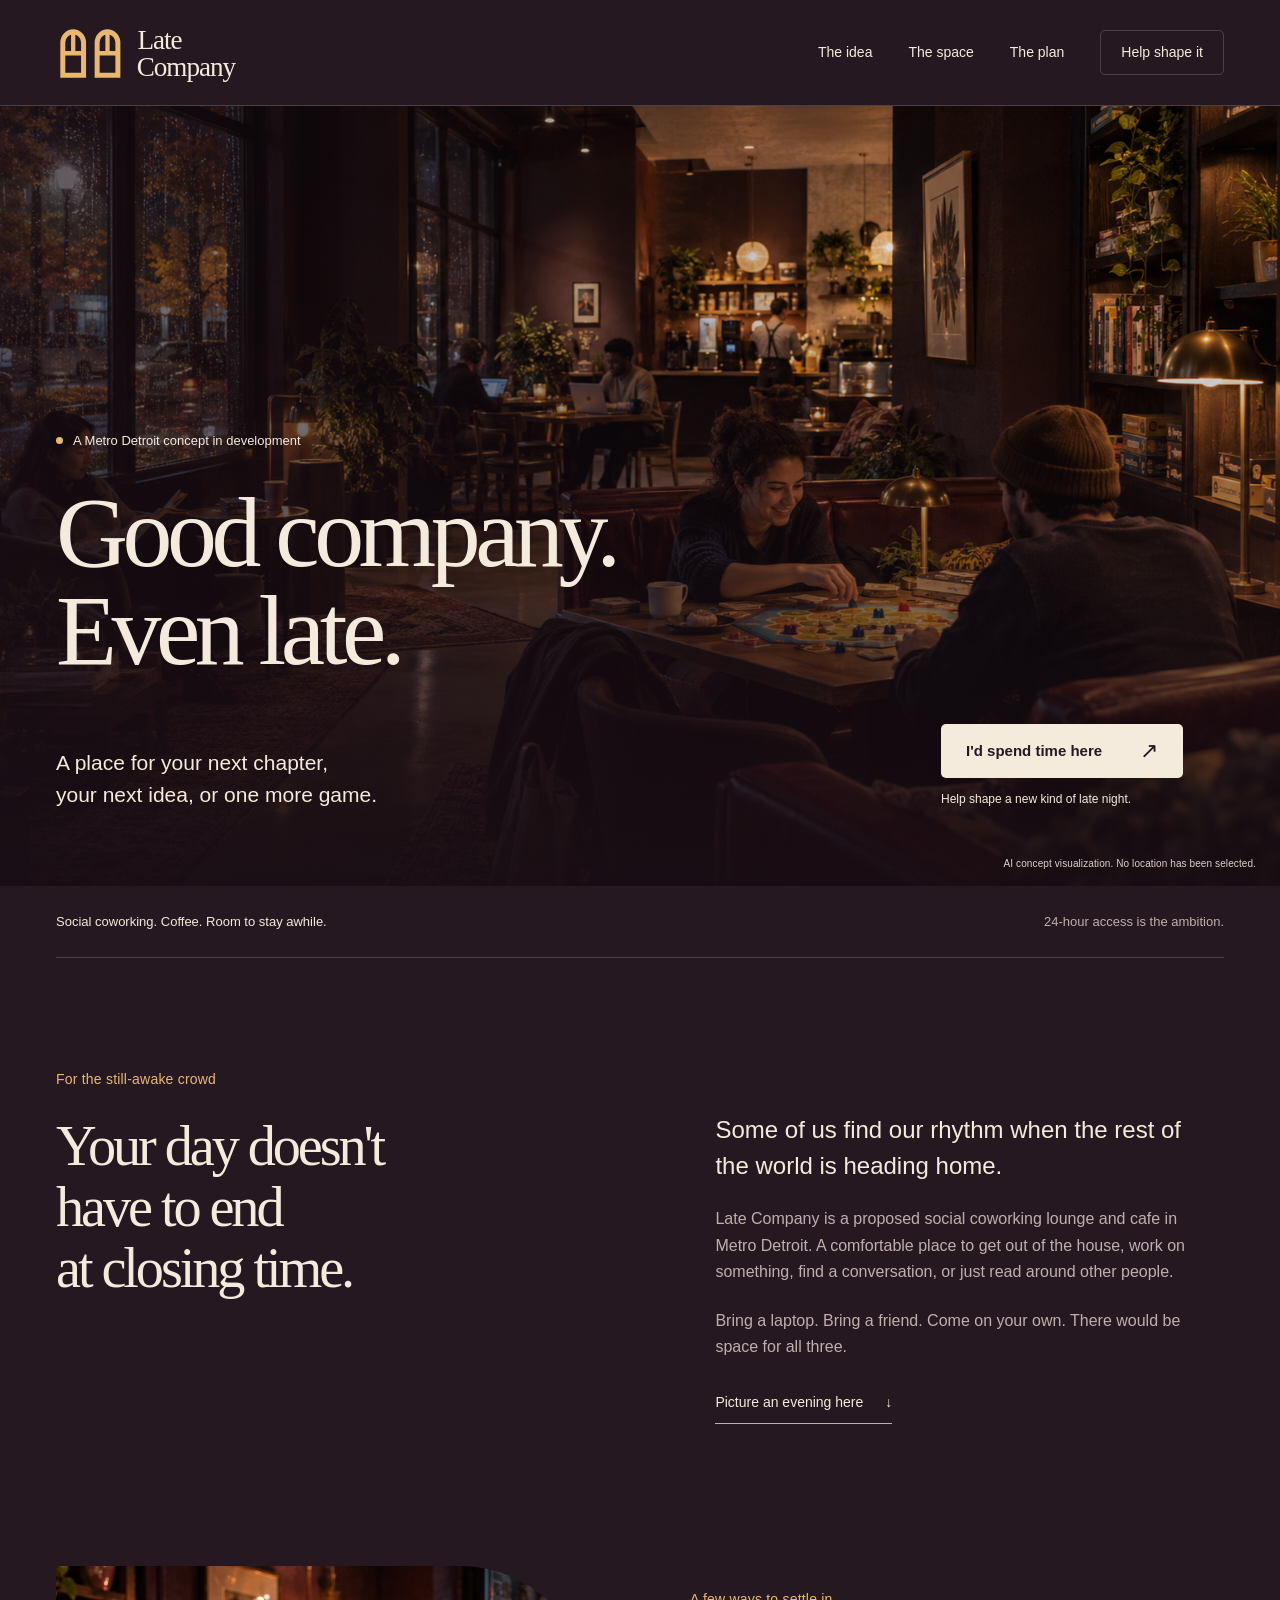
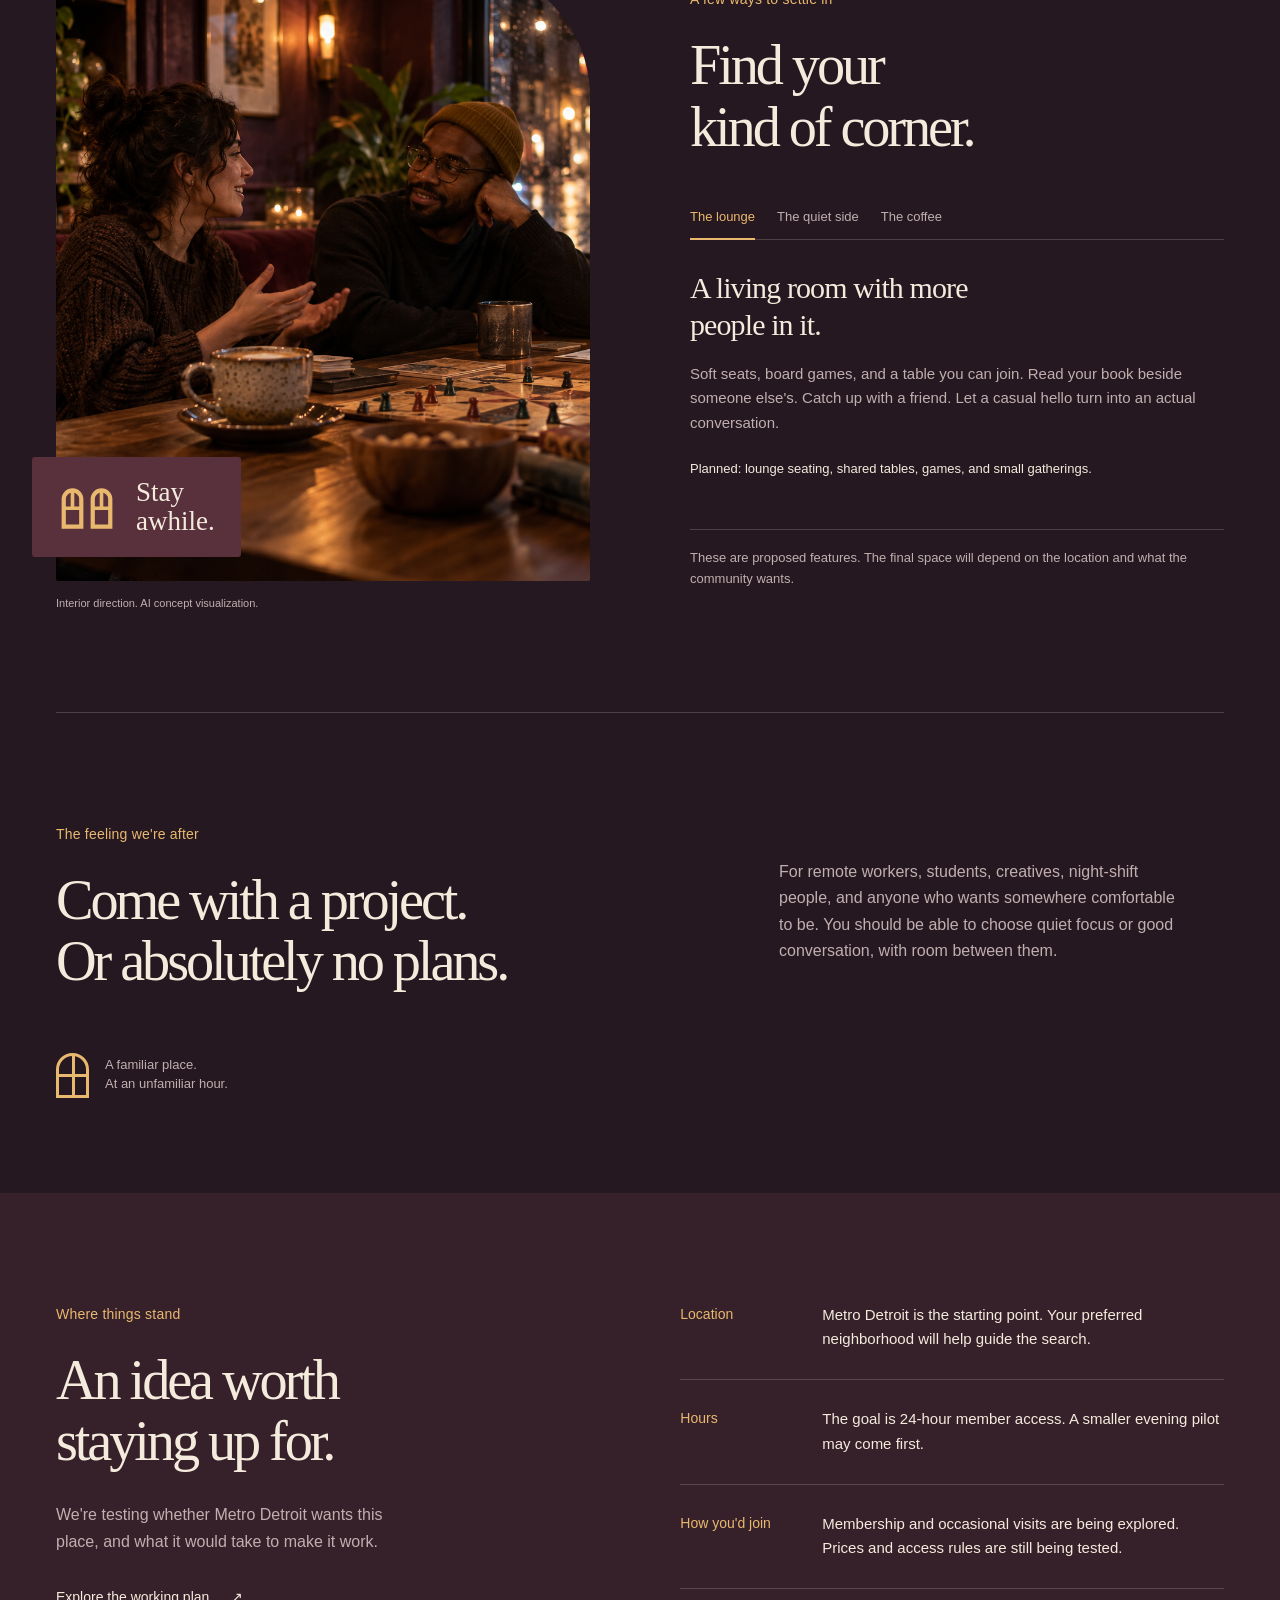
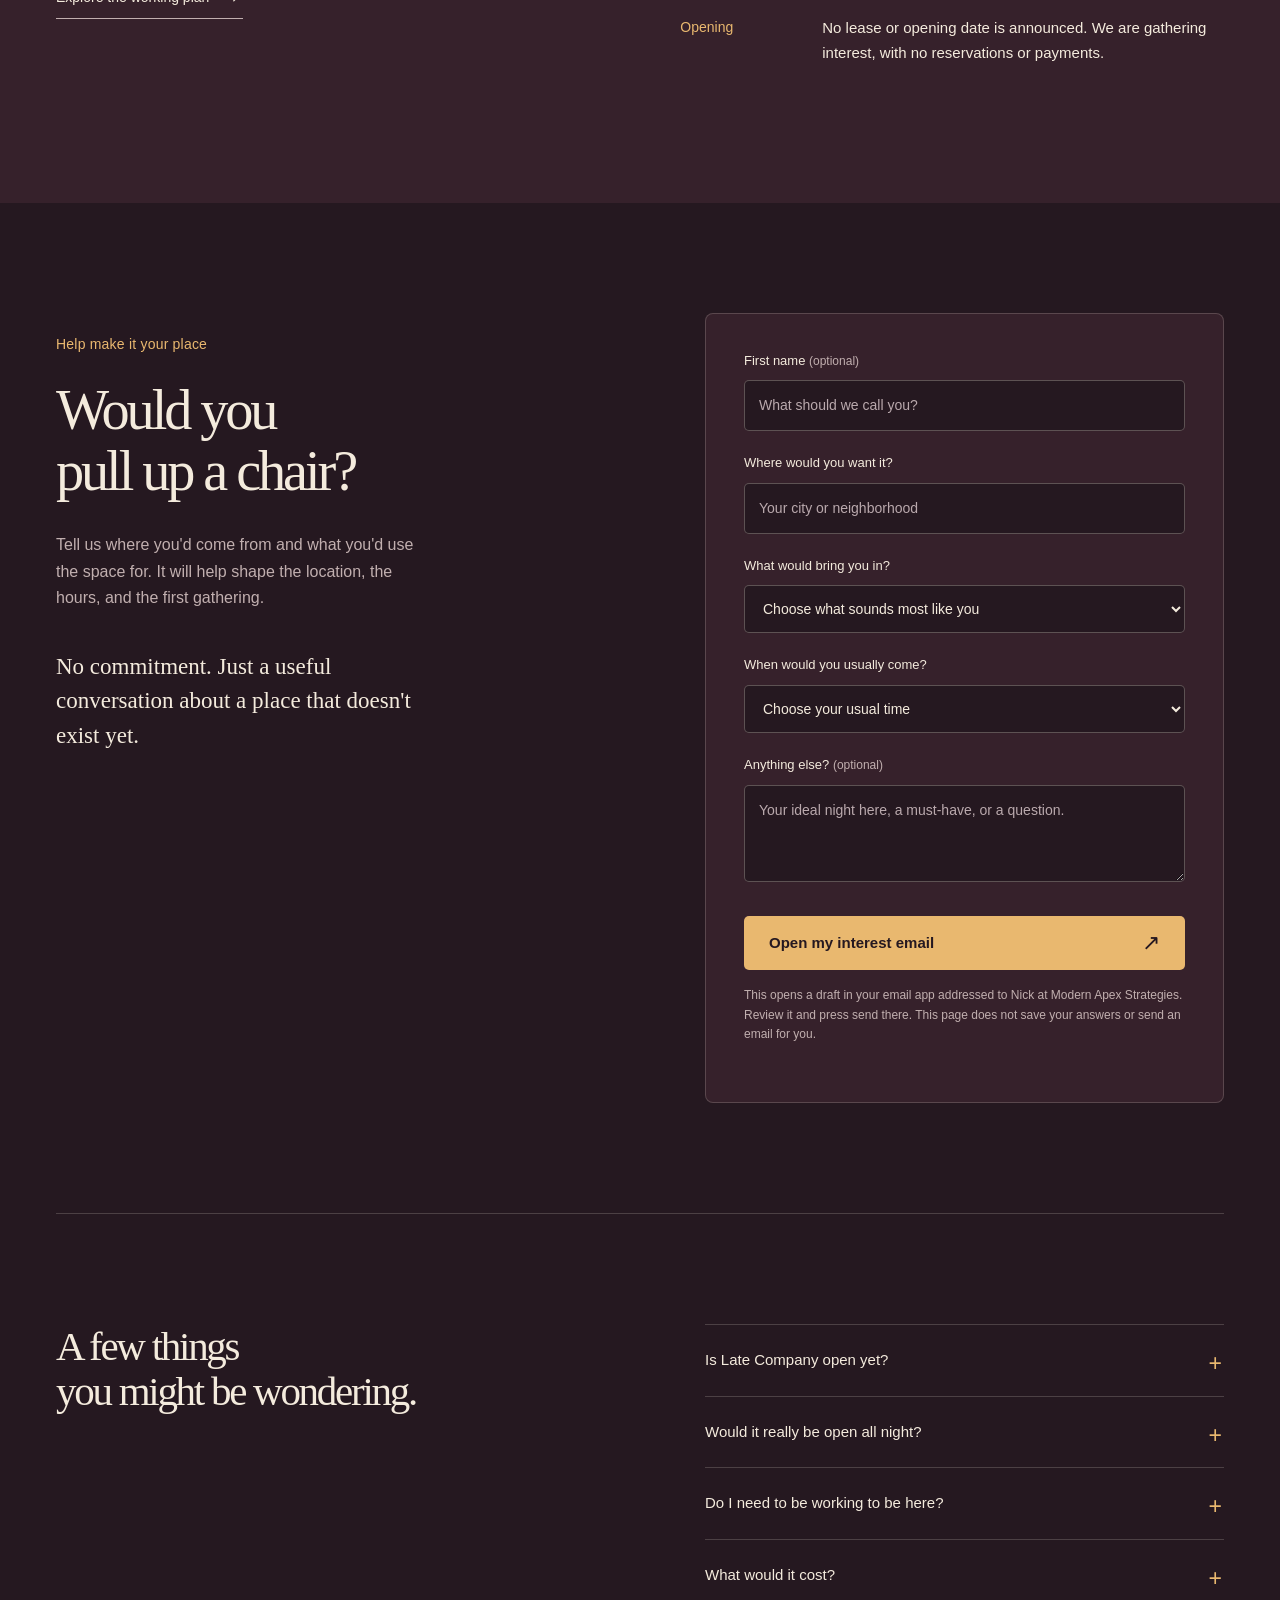
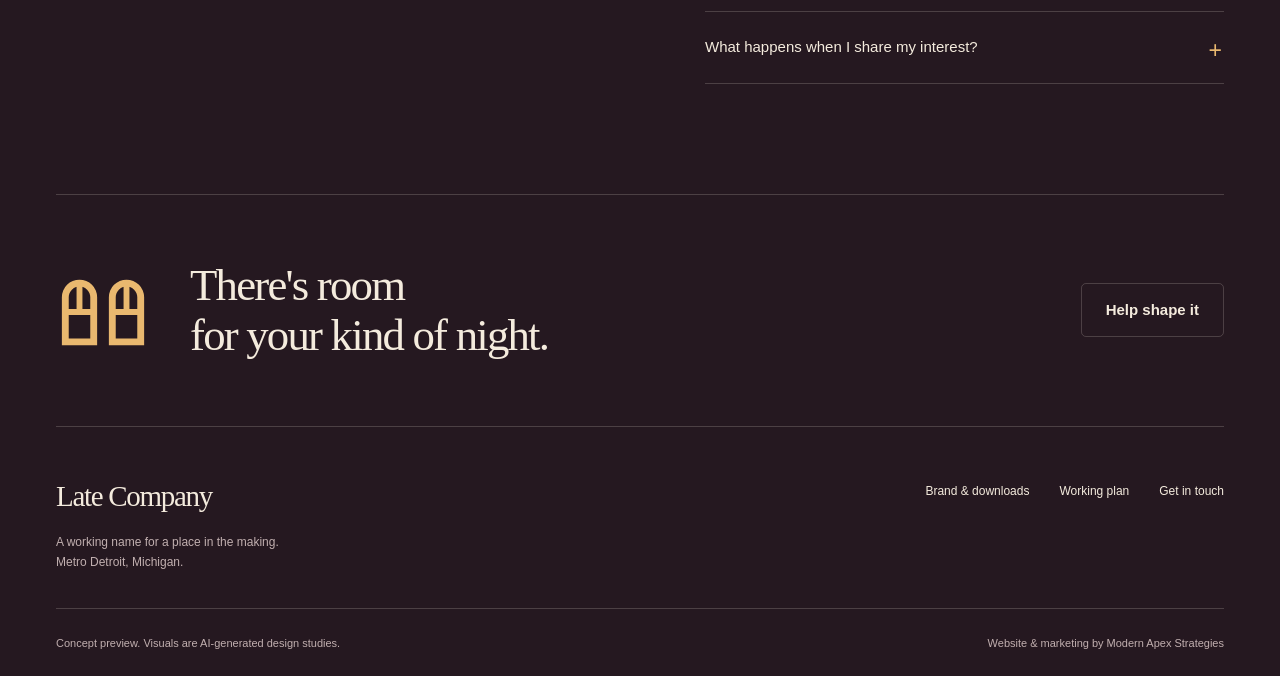
==== index.html @ 5ae54c62 "Build Late Company concept site, brand kit and business plan" ====
<!DOCTYPE html>

<html lang="en">
<head>
<meta charset="utf-8"/>
<meta content="width=device-width, initial-scale=1" name="viewport"/>
<meta content="#251820" name="theme-color"/>
<title>Late Company | Good company. Even late.</title>
<meta content="A Metro Detroit social coworking lounge and cafe concept for night owls. Quiet tables, a living room, coffee, and room for good company. Help shape it." name="description"/>
<meta content="Late Company | Good company. Even late." property="og:title"/>
<meta content="A proposed 24-hour social coworking lounge and cafe for Metro Detroit. Help shape the place you wish stayed open." property="og:description"/>
<meta content="website" property="og:type"/>

<link href="favicon.svg" rel="icon" type="image/svg+xml"/>
<link href="styles.css" rel="stylesheet"/>
<script defer="" src="app.js"></script>
</head>
<body>
<a class="skip-link" href="#main">Skip to content</a>
<header class="site-header">
<a aria-label="Late Company home" class="brand-link" href="index.html"><img alt="Late Company" height="64" src="logo-horizontal-light.svg" width="216"/></a>
<button aria-controls="main-nav" aria-expanded="false" class="menu-toggle" type="button">Menu <span aria-hidden="true">+</span></button>
<nav aria-label="Main navigation" class="main-nav" id="main-nav">
<a href="#idea">The idea</a>
<a href="#space">The space</a>
<a href="plan.html">The plan</a>
<a class="nav-cta" href="#interest">Help shape it</a>
</nav>
</header>
<main id="main">
<section aria-labelledby="hero-title" class="hero">
<img alt="Concept illustration of a warm lounge after dark, with sofas, communal tables, and pools of lamplight." class="hero-image" fetchpriority="high" height="1200" src="lounge-hero.png" width="1800"/>
<div class="hero-shade"></div>
<div class="hero-content page-width">
<p class="concept-tag"><span aria-hidden="true"></span> A Metro Detroit concept in development</p>
<h1 id="hero-title">Good company.<br/>Even late.</h1>
<div class="hero-bottom">
<p>A place for your next chapter,<br/>your next idea, or one more game.</p>
<div class="hero-action"><a class="button button-light" href="#interest">I'd spend time here <span aria-hidden="true">↗</span></a><span>Help shape a new kind of late night.</span></div>
</div>
</div>
<p class="image-note">AI concept visualization. No location has been selected.</p>
</section>
<div class="promise-band page-width">
<p>Social coworking. Coffee. Room to stay awhile.</p>
<p>24-hour access is the ambition.</p>
</div>
<section aria-labelledby="idea-title" class="intro section page-width" id="idea">
<div class="intro-heading"><p class="section-kicker">For the still-awake crowd</p><h2 id="idea-title">Your day doesn't<br/>have to end<br/>at closing time.</h2></div>
<div class="intro-copy">
<p class="lead">Some of us find our rhythm when the rest of the world is heading home.</p>
<p>Late Company is a proposed social coworking lounge and cafe in Metro Detroit. A comfortable place to get out of the house, work on something, find a conversation, or just read around other people.</p>
<p>Bring a laptop. Bring a friend. Come on your own. There would be space for all three.</p>
<a class="text-link" href="#space">Picture an evening here <span aria-hidden="true">↓</span></a>
</div>
</section>
<section aria-labelledby="space-title" class="space-section" id="space">
<div class="space-layout page-width">
<figure class="detail-image-wrap"><img alt="Concept illustration of a cozy lounge with comfortable seating, a chess table, and warm lamps." height="1200" loading="lazy" src="lounge-detail.png" width="1000"/><figcaption>Interior direction. AI concept visualization.</figcaption><div aria-hidden="true" class="image-stamp"><img alt="" height="58" src="logo-symbol.svg" width="58"/><span>Stay<br/>awhile.</span></div></figure>
<div class="space-copy">
<p class="section-kicker">A few ways to settle in</p>
<h2 id="space-title">Find your<br/>kind of corner.</h2>
<div aria-label="Explore the proposed spaces" class="room-tabs" role="tablist">
<button aria-controls="room-lounge" aria-selected="true" id="tab-lounge" role="tab" tabindex="0" type="button">The lounge</button>
<button aria-controls="room-focus" aria-selected="false" id="tab-focus" role="tab" tabindex="-1" type="button">The quiet side</button>
<button aria-controls="room-coffee" aria-selected="false" id="tab-coffee" role="tab" tabindex="-1" type="button">The coffee</button>
</div>
<div aria-labelledby="tab-lounge" class="room-panel" id="room-lounge" role="tabpanel" tabindex="0"><h3>A living room with more people in it.</h3><p>Soft seats, board games, and a table you can join. Read your book beside someone else's. Catch up with a friend. Let a casual hello turn into an actual conversation.</p><p class="room-detail">Planned: lounge seating, shared tables, games, and small gatherings.</p></div>
<div aria-labelledby="tab-focus" class="room-panel" hidden="" id="room-focus" role="tabpanel" tabindex="0"><h3>Company without the conversation.</h3><p>Comfortable work tables, convenient outlets, and a quieter part of the room. Bring the side project, the assignment, or the thing you keep meaning to finish.</p><p class="room-detail">Planned: a quiet work zone, reliable Wi-Fi, and clear sound boundaries.</p></div>
<div aria-labelledby="tab-coffee" class="room-panel" hidden="" id="room-coffee" role="tabpanel" tabindex="0"><h3>Something good in your cup.</h3><p>Coffee when you need it, tea when you don't, and simple things to eat. The cafe would keep the room feeling welcoming, whether you are settling in or taking a break.</p><p class="room-detail">Planned: coffee, tea, nonalcoholic drinks, and a simple food offering. Cafe hours may differ from member access.</p></div>
<p class="small-note">These are proposed features. The final space will depend on the location and what the community wants.</p>
</div>
</div>
</section>
<section aria-labelledby="invitation-title" class="invitation section page-width">
<div><p class="section-kicker">The feeling we're after</p><h2 id="invitation-title">Come with a project.<br/>Or absolutely no plans.</h2></div>
<p>For remote workers, students, creatives, night-shift people, and anyone who wants somewhere comfortable to be. You should be able to choose quiet focus or good conversation, with room between them.</p>
<div class="invitation-note"><span aria-hidden="true" class="window-mini"></span><p>A familiar place.<br/>At an unfamiliar hour.</p></div>
</section>
<section aria-labelledby="concept-title" class="concept-section section">
<div class="page-width concept-grid">
<div><p class="section-kicker">Where things stand</p><h2 id="concept-title">An idea worth<br/>staying up for.</h2><p class="concept-intro">We're testing whether Metro Detroit wants this place, and what it would take to make it work.</p><a class="text-link" href="plan.html">Explore the working plan <span aria-hidden="true">↗</span></a></div>
<dl class="concept-facts">
<div><dt>Location</dt><dd>Metro Detroit is the starting point. Your preferred neighborhood will help guide the search.</dd></div>
<div><dt>Hours</dt><dd>The goal is 24-hour member access. A smaller evening pilot may come first.</dd></div>
<div><dt>How you'd join</dt><dd>Membership and occasional visits are being explored. Prices and access rules are still being tested.</dd></div>
<div><dt>Opening</dt><dd>No lease or opening date is announced. We are gathering interest, with no reservations or payments.</dd></div>
</dl>
</div>
</section>
<section aria-labelledby="interest-title" class="interest-section section page-width" id="interest">
<div class="interest-copy"><p class="section-kicker">Help make it your place</p><h2 id="interest-title">Would you<br/>pull up a chair?</h2><p>Tell us where you'd come from and what you'd use the space for. It will help shape the location, the hours, and the first gathering.</p><p class="interest-aside">No commitment. Just a useful conversation about a place that doesn't exist yet.</p></div>
<form class="interest-form" id="interest-form">
<div class="form-row"><label for="interest-name">First name <span>(optional)</span></label><input autocomplete="given-name" id="interest-name" maxlength="80" name="name" placeholder="What should we call you?" type="text"/></div>
<div class="form-row"><label for="interest-area">Where would you want it?</label><input autocomplete="address-level2" id="interest-area" maxlength="120" name="area" placeholder="Your city or neighborhood" required="" type="text"/></div>
<div class="form-row"><label for="interest-use">What would bring you in?</label><select id="interest-use" name="use" required=""><option value="">Choose what sounds most like you</option>Working or studying around other peopleMeeting people and hanging outBoard games and casual eventsA comfortable place after my shiftA mix of work and social timeSomething else</select></div>
<div class="form-row"><label for="interest-hours">When would you usually come?</label><select id="interest-hours" name="hours" required=""><option value="">Choose your usual time</option>DaytimeEarly evening, around 5 to 9 pmLate evening, around 9 pm to midnightOvernight, after midnightIt changes from day to day</select></div>
<div class="form-row"><label for="interest-note">Anything else? <span>(optional)</span></label><textarea id="interest-note" maxlength="700" name="note" placeholder="Your ideal night here, a must-have, or a question." rows="3"></textarea></div>
<button class="button button-gold" disabled="" id="interest-submit" type="submit">Open my interest email <span aria-hidden="true">↗</span></button>
<p class="form-explanation">This opens a draft in your email app addressed to Nick at Modern Apex Strategies. Review it and press send there. This page does not save your answers or send an email for you.</p>
<p class="form-status" hidden="" id="form-status" role="status" tabindex="-1"></p>
<div class="email-fallback" hidden="" id="email-fallback"><label for="email-copy">If your email app didn't open, copy this message and email it to <a href="mailto:nick@modernapexstrategies.com">nick@modernapexstrategies.com</a>.</label><textarea id="email-copy" readonly="" rows="8"></textarea><button class="text-link" id="copy-email" type="button">Copy message</button></div>
<noscript><p>You can express interest by emailing <a href="mailto:nick@modernapexstrategies.com?subject=Late%20Company%20interest">nick@modernapexstrategies.com</a>. Include your area, what you would use the space for, and your usual hours.</p></noscript>
</form>
</section>
<section aria-labelledby="faq-title" class="faq-section section page-width">
<h2 id="faq-title">A few things<br/>you might be wondering.</h2>
<div class="faq-list">
<details><summary>Is Late Company open yet?</summary><p>No. This is a concept in development. There is no announced location, lease, or opening date. Sharing your interest helps us decide what to test next.</p></details>
<details><summary>Would it really be open all night?</summary><p>That is the ambition for member access. We need to test demand, staffing, security, building rules, and the economics before committing to it. A smaller evening pilot is a possible first step.</p></details>
<details><summary>Do I need to be working to be here?</summary><p>The idea includes time to work and time to simply be around people. The proposed layout separates a quieter work area from the social lounge, so you can choose the evening you want.</p></details>
<details><summary>What would it cost?</summary><p>Pricing has not been set. We are exploring a membership alongside options for occasional visits. There is nothing to buy on this site.</p></details>
<details><summary>What happens when I share my interest?</summary><p>The form prepares an email draft using your answers. You decide whether to send it. If you do, Nick at Modern Apex Strategies receives your message and can reply about the concept. No answers are stored by this page.</p></details>
</div>
</section>
<section aria-label="Late Company closing message" class="closing page-width"><img alt="" height="94" src="logo-symbol.svg" width="94"/><p>There's room<br/>for your kind of night.</p><a class="button button-outline" href="#interest">Help shape it</a></section>
</main>
<footer class="site-footer page-width">
<div><a class="footer-wordmark" href="index.html">Late Company</a><p>A working name for a place in the making.<br/>Metro Detroit, Michigan.</p></div>
<div class="footer-links"><a href="brand.html">Brand &amp; downloads</a><a href="plan.html">Working plan</a><a href="mailto:nick@modernapexstrategies.com?subject=Late%20Company">Get in touch</a></div>
<div class="footer-bottom"><p>Concept preview. Visuals are AI-generated design studies.</p><a href="https://modernapexstrategies.com/" rel="noopener" target="_blank">Website &amp; marketing by Modern Apex Strategies</a></div>
</footer>
</body>
</html>
---- styles.css ----
:root{--ink:#251820;--wine:#58313d;--wine-deep:#36212b;--gold:#e9b86f;--paper:#f4ebdd;--stone:#c1afaf;--moss:#778678;--line:rgba(244,235,221,.19);--serif:Georgia,"Times New Roman",serif;--sans:-apple-system,BlinkMacSystemFont,"Segoe UI",Arial,sans-serif;--radius:5px;--page:1320px}
*{box-sizing:border-box}html{scroll-behavior:smooth;scroll-padding-top:108px}body{margin:0;background:var(--ink);color:var(--paper);font-family:var(--sans);font-size:16px;line-height:1.65;-webkit-font-smoothing:antialiased}body,button,input,select,textarea{font-feature-settings:"ss01" on}::selection{background:var(--gold);color:var(--ink)}a{color:inherit;text-decoration:none}button,input,select,textarea{font:inherit}button,a,input,select,textarea,summary{-webkit-tap-highlight-color:transparent}button{cursor:pointer}img{display:block;max-width:100%;height:auto}button{color:inherit}h1,h2,h3,p{margin-top:0}h1,h2,h3{font-weight:400}h1,h2,.display{font-family:var(--serif);letter-spacing:-.055em}h2{font-size:clamp(38px,4.4vw,65px);line-height:1.09;margin-bottom:30px}h3{font-family:var(--serif);font-size:30px;line-height:1.22;letter-spacing:-.03em}p{margin-bottom:22px}p:last-child{margin-bottom:0}a:focus-visible,button:focus-visible,summary:focus-visible,input:focus-visible,textarea:focus-visible,select:focus-visible,[tabindex]:focus-visible{outline:3px solid var(--gold);outline-offset:5px}a:hover{color:var(--gold)}[hidden]{display:none!important}.page-width{width:min(var(--page),calc(100% - 112px));margin-inline:auto}.section{padding-block:110px}.section-kicker{font-size:14px;color:var(--gold);margin-bottom:24px;font-weight:500;letter-spacing:.015em}.small-note{font-size:13px;color:var(--stone);line-height:1.6}.skip-link{position:fixed;z-index:99;top:12px;left:20px;background:var(--gold);color:var(--ink);padding:10px 20px;transform:translateY(-150%)}.skip-link:focus{transform:translateY(0);color:var(--ink)}
.site-header{height:106px;display:flex;align-items:center;justify-content:space-between;padding-inline:56px;position:relative;z-index:20;border-bottom:1px solid var(--line);max-width:1600px;margin:auto}.brand-link{display:block;flex-shrink:0}.brand-link img{width:216px;height:auto}.main-nav{display:flex;align-items:center;gap:36px;font-size:14px}.main-nav>a{padding-block:12px}.main-nav .nav-cta{padding:10px 20px;border:1px solid var(--line);border-radius:var(--radius)}.main-nav .nav-cta:hover{border-color:var(--gold)}.menu-toggle{display:none;border:0;background:none;padding:12px}.hero{height:min(780px,calc(100svh - 106px));min-height:640px;position:relative;isolation:isolate;overflow:hidden;max-width:1600px;margin-inline:auto;background:var(--wine-deep)}.hero-image,.hero-shade{position:absolute;width:100%;height:100%;inset:0}.hero-image{object-fit:cover;object-position:center 56%;z-index:-3;animation:room-arrive 1.4s ease-out both}.hero-shade{z-index:-2;background:linear-gradient(90deg,rgba(25,14,21,.7),rgba(25,14,21,.07) 76%),linear-gradient(0deg,rgba(25,14,21,.91),rgba(25,14,21,.02) 76%)}.hero-content{height:100%;display:flex;flex-direction:column;justify-content:flex-end;padding-block:76px;animation:type-arrive .9s ease-out both}.concept-tag{font-size:13px;display:flex;align-items:center;gap:10px;margin-bottom:32px}.concept-tag span{height:7px;width:7px;border-radius:50%;background:var(--gold)}.hero h1{font-size:clamp(66px,7.8vw,120px);line-height:.99;margin:0 0 43px;max-width:1000px;text-wrap:balance}.hero-bottom{display:flex;align-items:flex-end;justify-content:space-between;gap:30px}.hero-bottom>p{font-size:21px;line-height:1.5;margin:0;max-width:500px}.hero-action{display:flex;flex-direction:column;align-items:flex-start;gap:12px;min-width:283px}.hero-action>span{font-size:12px;color:var(--paper)}.image-note{position:absolute;right:24px;bottom:14px;font-size:10px;letter-spacing:.01em;color:#ded0ca;margin:0}.button{display:inline-flex;justify-content:space-between;align-items:center;gap:38px;min-height:54px;padding:13px 24px;border:1px solid transparent;border-radius:var(--radius);font-size:15px;font-weight:600;line-height:1.45;transition:background .18s,color .18s,border-color .18s}.button span{font-size:22px;font-weight:400;line-height:1}.button-light{background:var(--paper);color:var(--ink)}.button-light:hover{color:var(--ink);background:var(--gold)}.button-gold{background:var(--gold);color:var(--ink)}.button-gold:hover{background:#f1c988;color:var(--ink)}.button-outline{border-color:var(--line);background:transparent}.button-outline:hover{border-color:var(--gold)}.promise-band{display:flex;justify-content:space-between;gap:24px;padding-block:25px;border-bottom:1px solid var(--line);font-size:13px}.promise-band p{margin:0}.promise-band p:last-child{color:var(--stone)}.intro{display:grid;grid-template-columns:1.1fr 1fr;gap:100px}.intro h2{max-width:570px;margin:0}.intro-copy{padding-top:44px;max-width:480px;color:var(--stone)}.intro-copy .lead{font-size:24px;color:var(--paper);line-height:1.5}.text-link{display:inline-flex;gap:22px;align-items:center;font-size:14px;padding:9px 0;border:0;border-bottom:1px solid var(--stone);background:none;color:var(--paper)}.text-link:hover{border-color:var(--gold);color:var(--gold)}.space-section{padding-block:32px 100px}.space-layout{display:grid;grid-template-columns:1fr 1fr;gap:100px;align-items:center}.detail-image-wrap{position:relative;margin:0}.detail-image-wrap>img{aspect-ratio:4/4.6;object-fit:cover;width:100%;border-radius:2px 130px 2px 2px}.detail-image-wrap figcaption{font-size:11px;color:var(--stone);margin-top:13px}.image-stamp{position:absolute;left:-24px;bottom:55px;background:var(--wine);padding:21px 26px;display:flex;align-items:center;gap:20px;border-radius:3px}.image-stamp span{font-family:var(--serif);font-size:27px;line-height:1.06}.space-copy h2{margin-bottom:36px}.room-tabs{display:flex;gap:22px;border-bottom:1px solid var(--line);margin-bottom:30px}.room-tabs button{border:0;padding:12px 0;background:none;position:relative;font-size:13px;color:var(--stone)}.room-tabs button[aria-selected=true]{color:var(--gold)}.room-tabs button[aria-selected=true]:after{content:"";position:absolute;bottom:-1px;left:0;right:0;height:2px;background:var(--gold)}.room-panel{min-height:259px}.room-panel h3{max-width:340px;margin-bottom:18px}.room-panel p{font-size:15px;color:var(--stone)}.room-panel .room-detail{font-size:13px;color:var(--paper);margin-bottom:25px}.space-copy>.small-note{border-top:1px solid var(--line);padding-top:18px}.invitation{display:grid;grid-template-columns:1.4fr 1fr;column-gap:100px;position:relative;border-top:1px solid var(--line);padding-bottom:95px}.invitation>p{align-self:center;color:var(--stone);max-width:410px}.invitation-note{grid-column:1/-1;display:flex;align-items:center;gap:16px;margin-top:30px}.invitation-note p{font-size:13px;color:var(--stone);line-height:1.45;margin:0}.window-mini{display:block;width:33px;height:45px;border:3px solid var(--gold);border-radius:18px 18px 0 0;position:relative}.window-mini:before{content:"";position:absolute;left:13px;height:100%;width:3px;background:var(--gold)}.window-mini:after{content:"";position:absolute;top:18px;height:3px;width:100%;background:var(--gold)}.concept-section{background:var(--wine-deep)}.concept-grid{display:grid;grid-template-columns:1fr 1.1fr;gap:130px}.concept-intro{color:var(--stone);max-width:360px}.concept-facts{margin:0}.concept-facts>div{display:grid;grid-template-columns:110px 1fr;gap:32px;padding:27px 0;border-top:1px solid var(--line)}.concept-facts>div:first-child{padding-top:0;border:0}.concept-facts dt{font-size:14px;color:var(--gold)}.concept-facts dd{margin:0;color:var(--paper);font-size:15px}.interest-section{display:grid;grid-template-columns:1fr 1fr;gap:130px}.interest-copy{padding-top:20px}.interest-copy>p:not(.section-kicker){max-width:370px;color:var(--stone)}.interest-copy .interest-aside{font-family:var(--serif);font-size:23px;line-height:1.5;margin-top:38px;color:var(--paper)!important}.interest-form{background:var(--wine-deep);padding:36px 38px;border:1px solid var(--line);border-radius:8px}.form-row{margin-bottom:21px}.form-row label,.email-fallback label{display:block;font-size:13px;margin-bottom:9px;color:var(--paper)}.form-row label span{color:var(--stone);font-size:12px}.form-row input,.form-row select,.form-row textarea,.email-fallback textarea{width:100%;padding:13px 14px;background:var(--ink);border:1px solid rgba(244,235,221,.27);border-radius:var(--radius);color:var(--paper);font-size:14px;min-height:48px}.form-row select{appearance:auto;padding-right:5px}.form-row input::placeholder,.form-row textarea::placeholder{color:#baa9ad;opacity:1}.form-row textarea,.email-fallback textarea{resize:vertical}.interest-form .button{width:100%;margin-top:5px}.form-explanation{font-size:12px;color:var(--stone);margin-top:16px;line-height:1.6}.form-status{font-size:14px;background:var(--ink);padding:16px;border-left:3px solid var(--gold);margin-top:20px}.email-fallback{margin-top:20px}.email-fallback a{text-decoration:underline}.email-fallback textarea{font-size:12px}.faq-section{border-top:1px solid var(--line);display:grid;grid-template-columns:1fr 1fr;gap:130px}.faq-section h2{font-size:clamp(32px,3.2vw,46px)}.faq-list details{border-bottom:1px solid var(--line)}.faq-list details:first-child{border-top:1px solid var(--line)}.faq-list summary{padding:23px 30px 23px 0;cursor:pointer;position:relative;list-style:none;font-size:15px}.faq-list summary::-webkit-details-marker{display:none}.faq-list summary:after{content:"+";position:absolute;right:2px;top:20px;font-size:23px;color:var(--gold);font-weight:300}.faq-list details[open] summary:after{content:"−"}.faq-list details p{font-size:14px;color:var(--stone);padding:0 26px 23px 0;margin:0}.closing{border-top:1px solid var(--line);display:flex;align-items:center;justify-content:space-between;padding-block:65px;gap:40px}.closing>p{font-family:var(--serif);font-size:clamp(30px,3.5vw,51px);letter-spacing:-.04em;line-height:1.13;margin:0 auto 0 0}.site-footer{padding-block:46px 24px;border-top:1px solid var(--line);display:grid;grid-template-columns:1fr auto;gap:36px}.footer-wordmark{font-family:var(--serif);font-size:29px;letter-spacing:-.045em}.site-footer p{color:var(--stone);font-size:12px;margin:12px 0 0}.footer-links{display:flex;gap:30px;font-size:12px;align-items:flex-start;padding-top:9px}.footer-bottom{grid-column:1/-1;display:flex;justify-content:space-between;align-items:center;gap:24px;padding-top:25px;border-top:1px solid var(--line);font-size:11px;color:var(--stone)}.footer-bottom p{margin:0;font-size:11px}
.document-hero{padding-block:84px 60px;border-bottom:1px solid var(--line)}.document-hero h1{font-size:clamp(48px,6.5vw,88px);line-height:1.07;margin-bottom:28px;max-width:880px}.document-hero .lead{font-size:20px;max-width:730px;color:var(--stone)}.document-actions{display:flex;gap:16px;flex-wrap:wrap;margin-top:30px}.document-content{padding-block:70px}.document-content h2{font-size:39px;line-height:1.18;margin-top:70px}.document-content h2:first-child{margin-top:0}.document-content h3{font-size:25px;margin-top:32px}.document-content p,.document-content li{max-width:780px;color:var(--stone)}.document-content strong{color:var(--paper);font-weight:600}.document-content a:not(.button){text-decoration:underline;text-underline-offset:4px}.document-content ul,.document-content ol{padding-left:24px}.document-content li{margin-bottom:10px}.brand-showcase{display:grid;grid-template-columns:1.3fr 1fr;gap:20px;margin-block:32px}.brand-tile{padding:50px 40px;background:var(--wine-deep);border:1px solid var(--line);border-radius:var(--radius);min-height:220px;display:flex;align-items:center;justify-content:center;position:relative}.brand-tile.light{background:var(--paper)}.brand-tile img{max-height:180px;max-width:100%}.brand-tile .tile-label{position:absolute;left:18px;bottom:12px;font-size:11px;color:var(--stone)}.brand-tile.light .tile-label{color:var(--wine)}.palette{display:grid;grid-template-columns:repeat(6,1fr);gap:12px;margin-block:30px}.swatch{min-width:0}.swatch-color{height:110px;border:1px solid var(--line);border-radius:4px;margin-bottom:10px}.swatch span{display:block;font-size:12px}.swatch code{color:var(--stone);font-size:11px}.download-list{display:grid;grid-template-columns:repeat(2,1fr);gap:12px;margin-block:26px}.download-list a{border:1px solid var(--line);padding:17px 20px;border-radius:var(--radius);font-size:14px}.note-box{padding:24px 28px;border-left:3px solid var(--gold);background:var(--wine-deep);margin-block:32px}.note-box p{font-size:14px}.type-sample{padding-block:25px;border-bottom:1px solid var(--line)}.type-sample .large{font-family:var(--serif);font-size:clamp(40px,5vw,72px);line-height:1.1;color:var(--paper);letter-spacing:-.045em}.type-sample .body-sample{font-size:18px;color:var(--paper)}
@keyframes room-arrive{from{transform:scale(1.035);opacity:.5}to{transform:scale(1);opacity:1}}@keyframes type-arrive{from{opacity:0;transform:translateY(12px)}to{opacity:1;transform:translateY(0)}}
@media(min-width:1700px){.site-header{padding-inline:0;width:var(--page)}.hero{border-radius:6px}.hero-content{width:var(--page)}}
@media(max-width:1100px){.page-width{width:calc(100% - 72px)}.site-header{padding-inline:36px}.main-nav{gap:25px}.intro,.space-layout{gap:64px}.concept-grid,.interest-section,.faq-section{gap:70px}.room-tabs{gap:17px}.room-tabs button{font-size:12px}.concept-facts>div{grid-template-columns:92px 1fr;gap:18px}.interest-form{padding:28px}.hero-bottom>p{font-size:19px}.hero h1{font-size:89px}.palette{grid-template-columns:repeat(3,1fr)}}
@media(max-width:800px){html{scroll-padding-top:20px}.page-width{width:calc(100% - 44px)}.section{padding-block:72px}.site-header{height:88px;padding-inline:22px}.brand-link img{width:184px}.menu-toggle{display:flex;align-items:center;gap:14px;font-size:14px}.menu-toggle span{font-size:23px;line-height:1}.main-nav{display:none;position:absolute;left:0;right:0;top:88px;padding:18px 22px 25px;background:var(--ink);border-bottom:1px solid var(--line);box-shadow:0 14px 25px rgba(0,0,0,.16)}.main-nav.is-open{display:flex;flex-direction:column;align-items:stretch;gap:5px}.main-nav>a{padding:12px}.main-nav .nav-cta{margin-top:8px}.hero{height:740px;min-height:0;max-height:calc(100svh - 88px)}.hero-content{padding-block:52px}.hero h1{font-size:clamp(57px,9.8vw,80px);margin-bottom:28px}.hero-shade{background:linear-gradient(90deg,rgba(25,14,21,.48),rgba(25,14,21,.14)),linear-gradient(0deg,rgba(25,14,21,.91),rgba(25,14,21,.05) 95%)}.hero-image{object-position:63% center}.hero-bottom{display:block}.hero-bottom>p{font-size:17px;line-height:1.55;margin-bottom:27px}.hero-action{gap:11px}.hero-action>span{font-size:11px}.concept-tag{font-size:11px;margin-bottom:24px}.image-note{font-size:9px;right:18px;bottom:10px}.promise-band{font-size:11px;line-height:1.5;gap:25px;padding-block:20px}.promise-band p:last-child{text-align:right;max-width:125px}.intro{grid-template-columns:1fr;gap:32px}.intro h2 br:nth-child(1){display:none}.intro-copy{padding-top:0;max-width:580px}.intro-copy .lead{font-size:21px}.intro-copy p{font-size:15px}.space-section{padding-block:0 72px}.space-layout{grid-template-columns:1fr;gap:45px}.detail-image-wrap>img{aspect-ratio:5/4;border-top-right-radius:95px}.image-stamp{left:-10px;bottom:42px;padding:17px 21px}.space-copy h2{margin-bottom:24px}.space-copy h2 br{display:none}.room-tabs{gap:28px}.room-tabs button{font-size:14px}.room-panel{min-height:0}.room-panel h3{max-width:none}.room-panel p{max-width:590px}.space-copy>.small-note{margin-top:30px}.invitation{grid-template-columns:1fr;gap:8px}.invitation>p{max-width:590px;font-size:15px}.invitation-note{margin-top:22px}.concept-grid,.interest-section,.faq-section{grid-template-columns:1fr;gap:40px}.concept-intro{max-width:560px}.concept-facts>div{grid-template-columns:105px 1fr;gap:25px}.concept-facts>div:first-child{padding-top:24px;border-top:1px solid var(--line)}.interest-copy{padding:0}.interest-copy h2 br{display:none}.interest-copy>p:not(.section-kicker){max-width:560px}.interest-copy .interest-aside{font-size:21px;margin-top:24px}.interest-form{max-width:580px;width:100%;padding:30px}.faq-section{gap:24px}.faq-section h2 br{display:none}.closing{gap:23px;flex-wrap:wrap;padding-block:45px}.closing>img{width:67px;height:67px}.closing>p{font-size:34px}.closing>.button{margin-left:90px}.site-footer{grid-template-columns:1fr;gap:28px}.footer-links{flex-wrap:wrap;gap:25px;padding:0}.footer-bottom{flex-direction:column;align-items:flex-start;gap:12px;padding-top:23px}.document-hero{padding-block:60px 42px}.document-hero .lead{font-size:18px}.document-content{padding-block:48px}.brand-showcase{grid-template-columns:1fr}.brand-tile{padding:40px 30px}.download-list{grid-template-columns:1fr}.document-content h2{font-size:32px}}
@media(max-width:400px){.hero h1{font-size:54px}.hero{height:715px;max-height:none}.hero-content{padding-top:90px}.hero-action .button{padding-inline:20px}.room-tabs{gap:18px}.room-tabs button{font-size:12px}.interest-form{padding:23px 20px}.concept-facts>div{grid-template-columns:1fr;gap:8px}.closing>p{font-size:30px}.closing>.button{margin-left:0}.palette{grid-template-columns:repeat(2,1fr)}}
@media(prefers-reduced-motion:reduce){html{scroll-behavior:auto}*,*:before,*:after{animation:none!important;transition:none!important}}
@media print{body{background:white;color:#251820}.site-header,.site-footer,.document-actions,.skip-link{display:none}.page-width{width:100%}.document-hero{padding-top:0}.document-content p,.document-content li,.document-hero .lead{color:#36212b}.document-content strong{color:#251820}.document-content h2{break-after:avoid}.note-box{background:#f4ebdd;break-inside:avoid}}
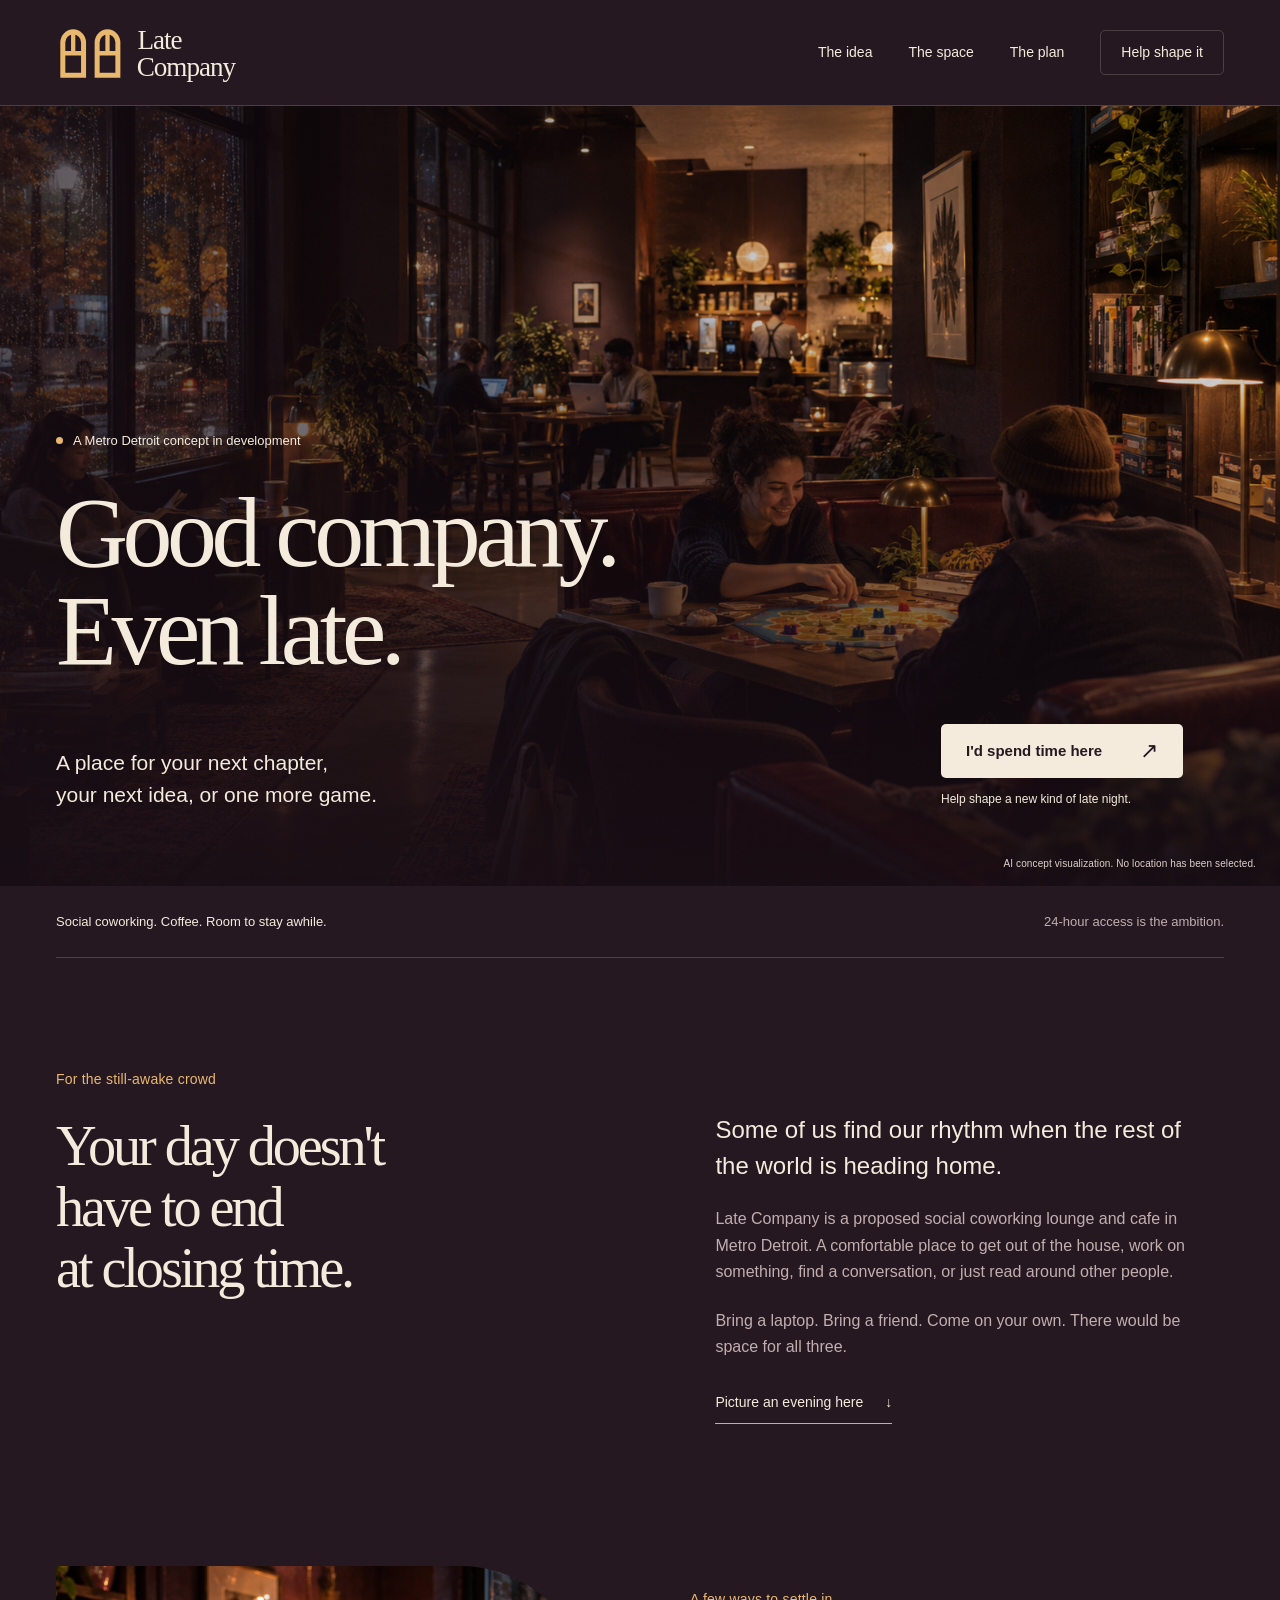
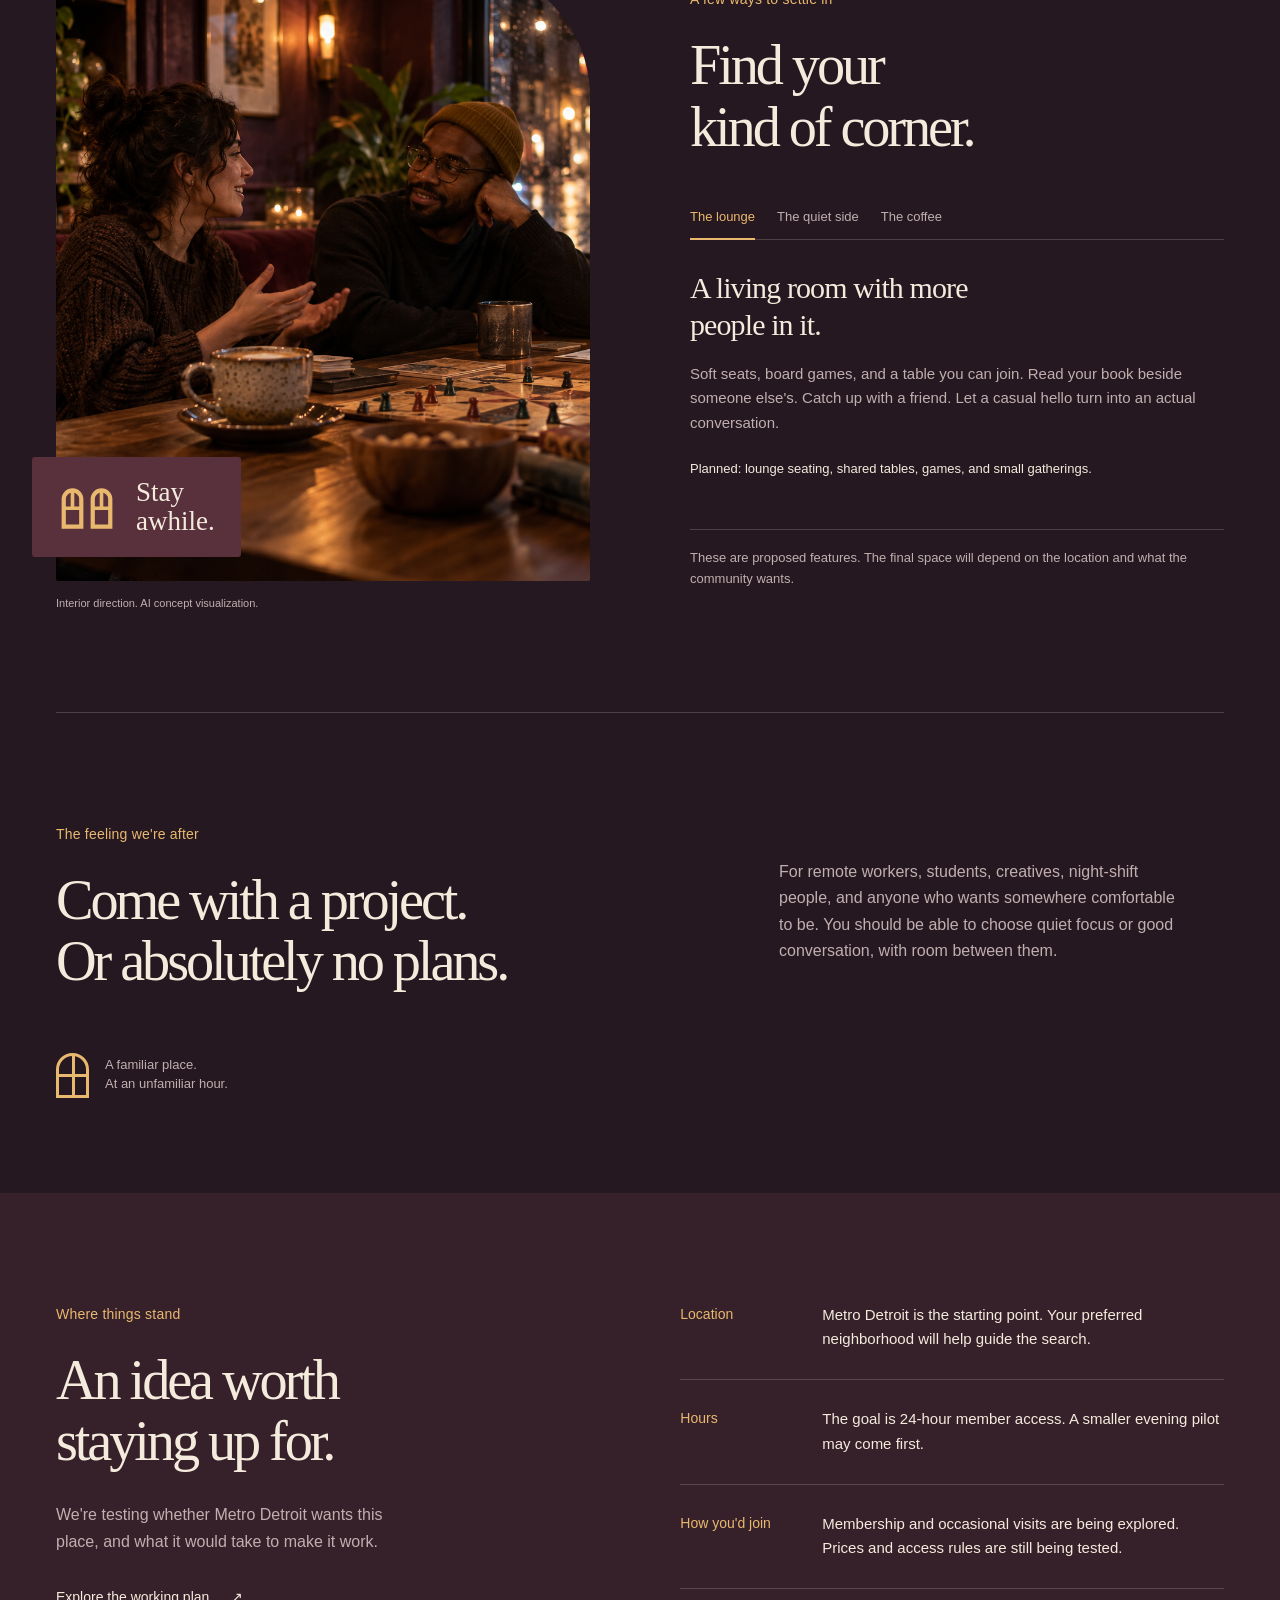
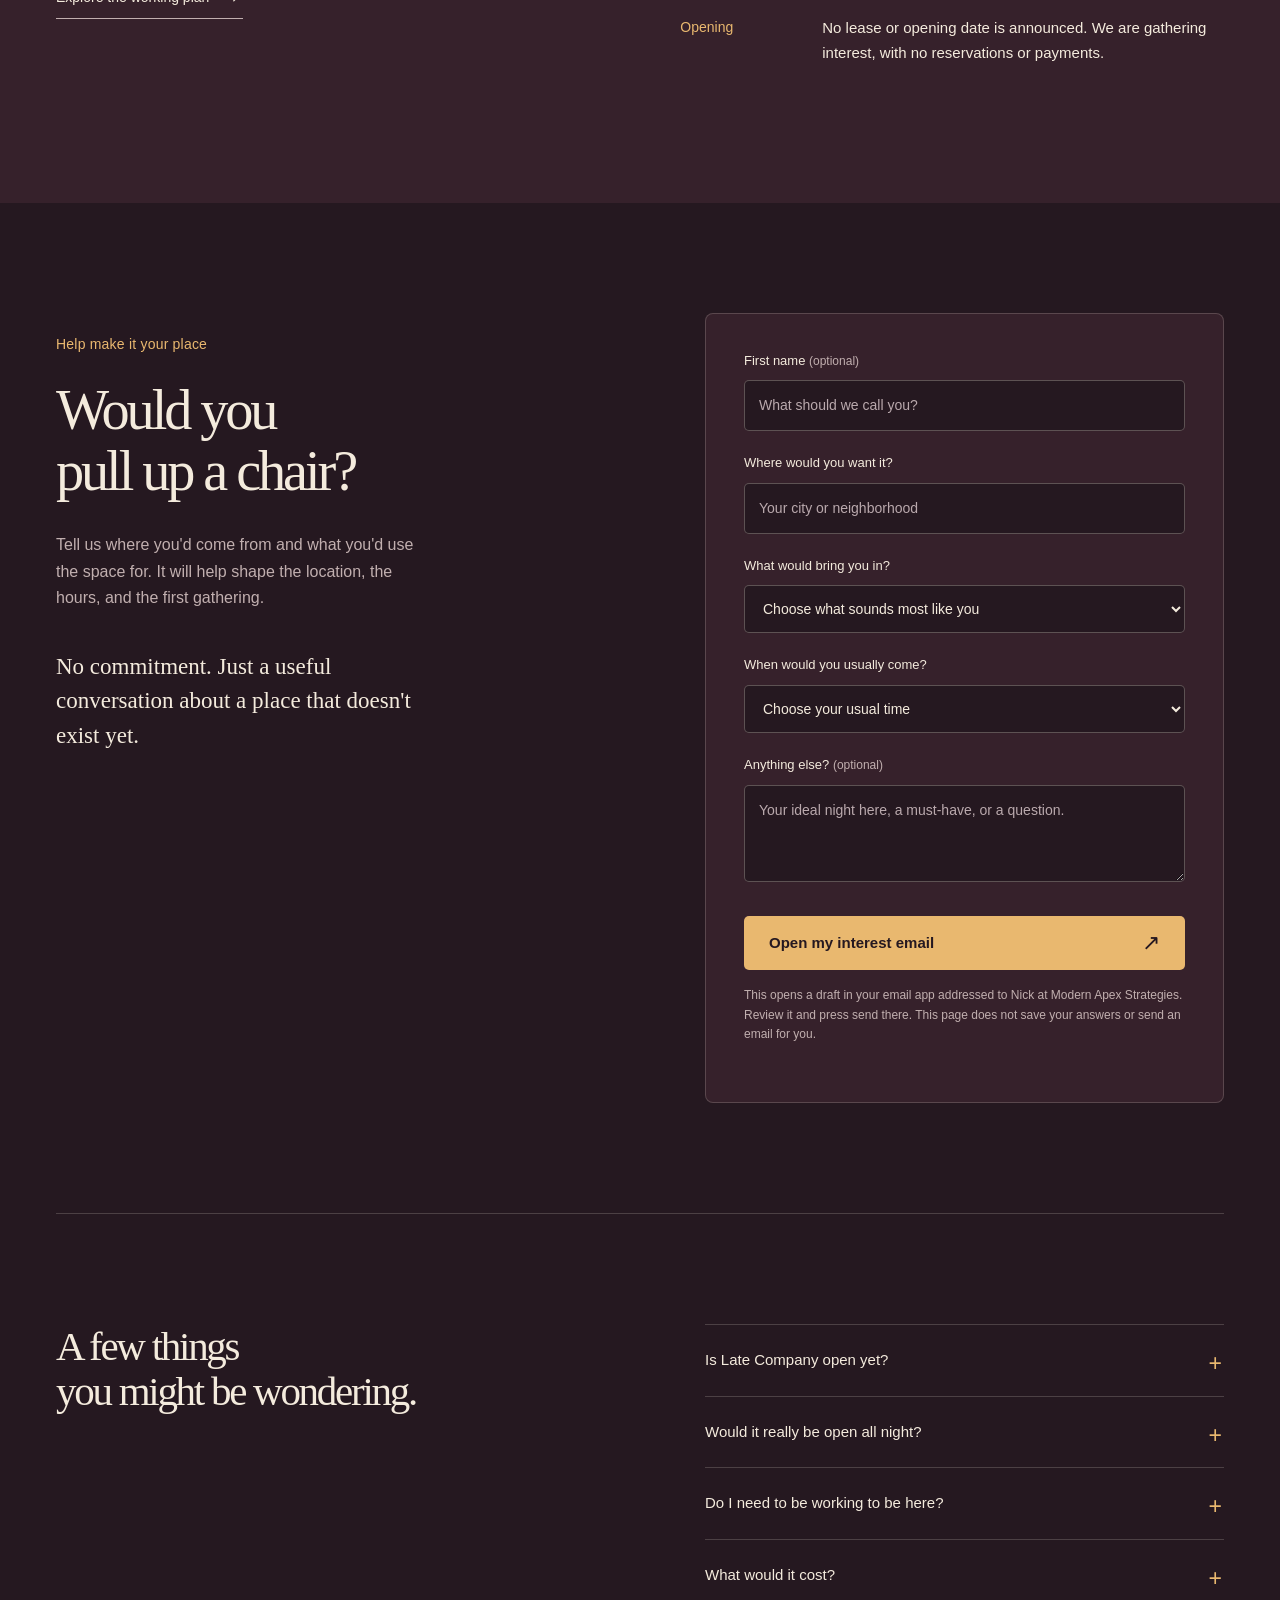
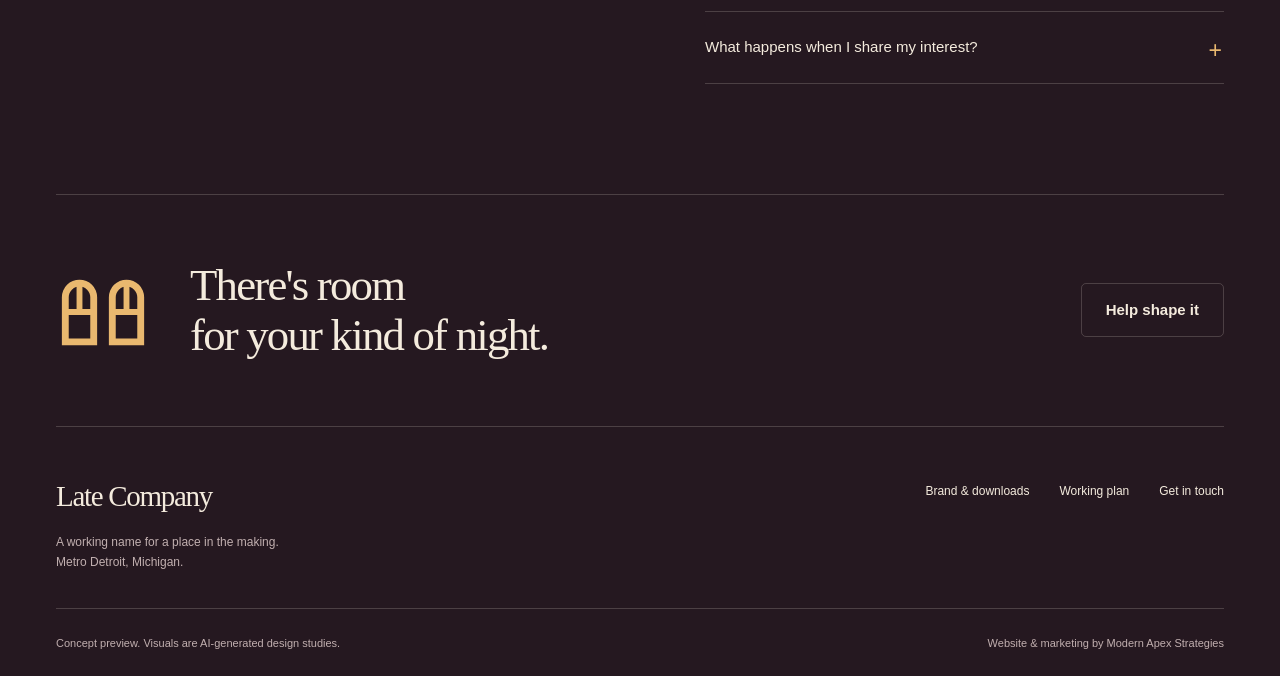
==== commit 1f5e0150: "Add verified Pages URLs and social sharing image" ====
--- a/index.html
+++ b/index.html
@@ -14,7 +14,7 @@
 <link href="favicon.svg" rel="icon" type="image/svg+xml"/>
 <link href="styles.css" rel="stylesheet"/>
 <script defer="" src="app.js"></script>
-</head>
+<meta content="https://nradachy-web.github.io/late-company/social-card.png" property="og:image"/><link href="https://nradachy-web.github.io/late-company/" rel="canonical"/></head>
 <body>
 <a class="skip-link" href="#main">Skip to content</a>
 <header class="site-header">
